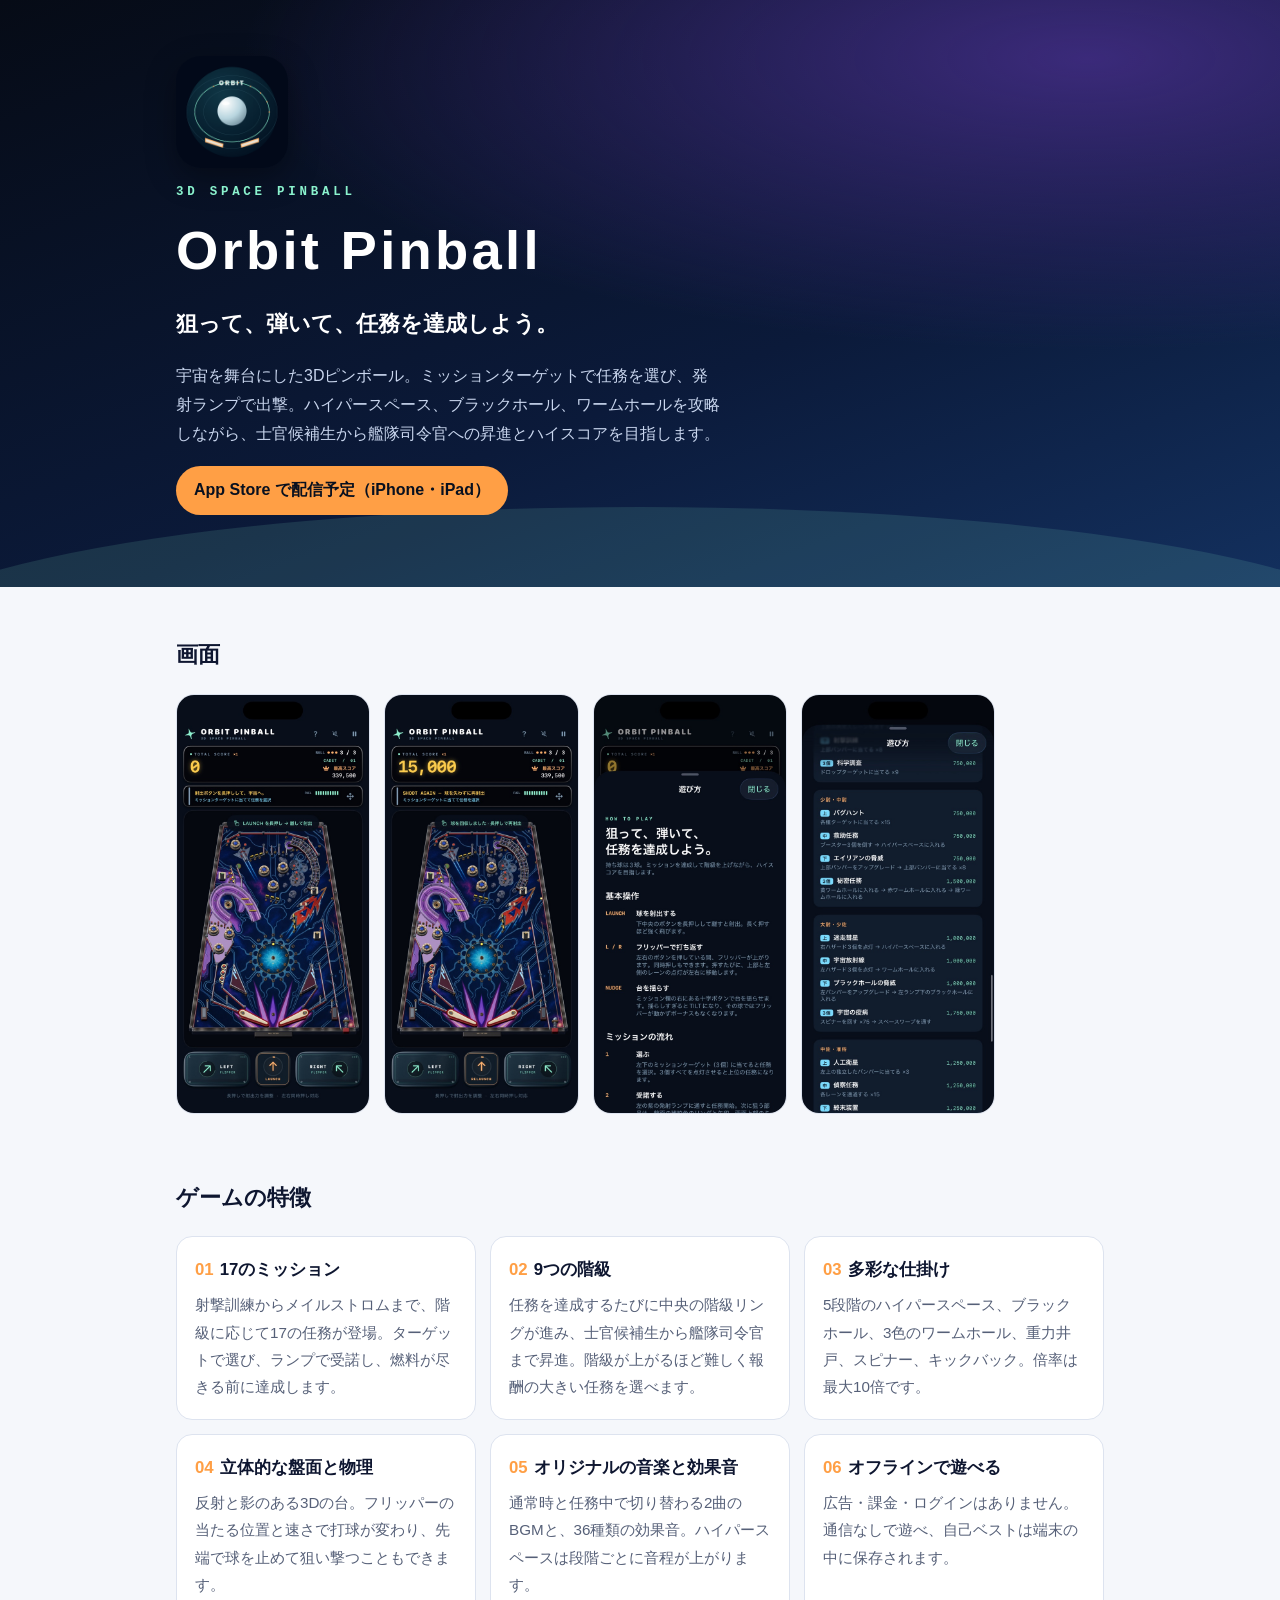
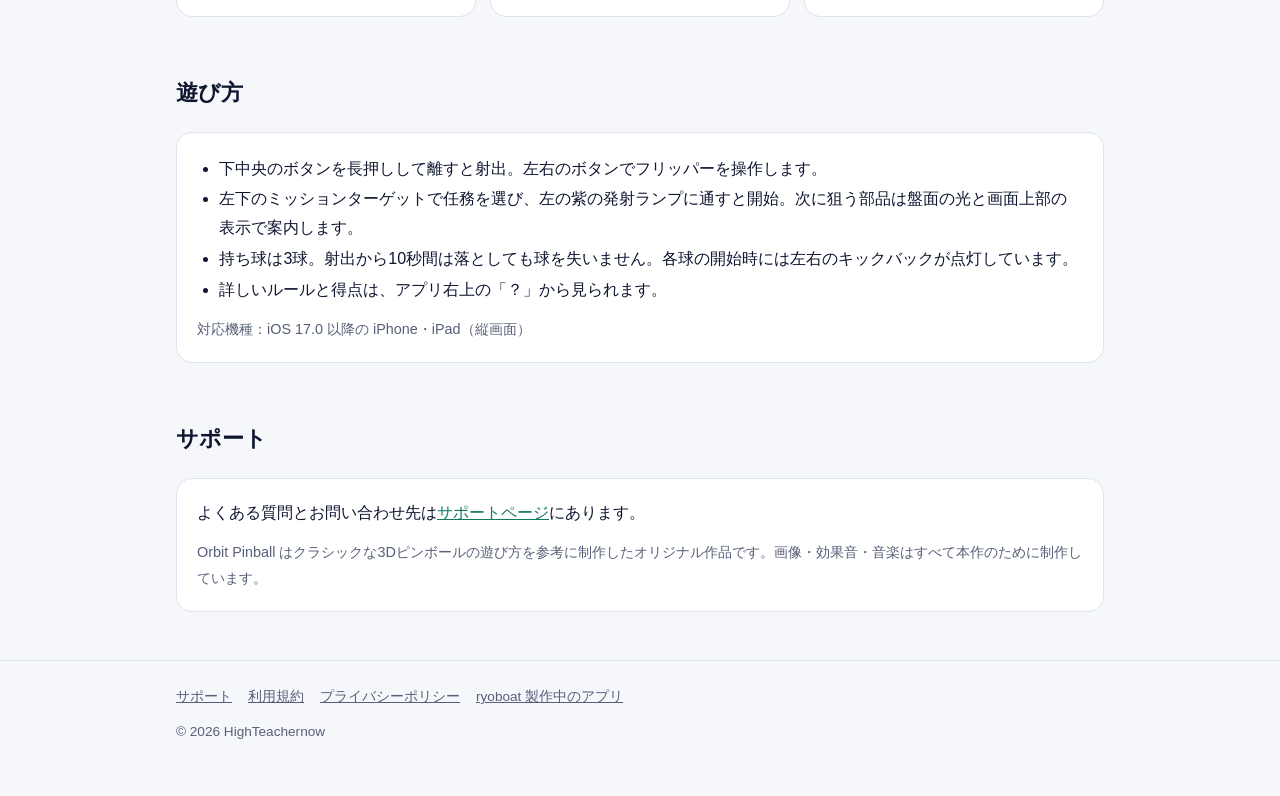
==== orbitpinball/index.html @ 3be83953 "Add Orbit Pinball to in-development apps with introduction and legal pages" ====
<!doctype html>
<html lang="ja">
<head>
  <meta charset="utf-8">
  <meta name="viewport" content="width=device-width, initial-scale=1">
  <title>Orbit Pinball｜宇宙を舞台にした3Dピンボール</title>
  <meta name="description" content="Orbit Pinball は、宇宙を舞台にしたiPhone・iPad向けの3Dピンボールゲームです。17のミッションと9つの階級、ハイパースペースやワームホールを攻略してハイスコアを目指します。">
  <link rel="canonical" href="https://www.ryoboat.com/orbitpinball/">
  <meta property="og:title" content="Orbit Pinball｜宇宙を舞台にした3Dピンボール">
  <meta property="og:description" content="狙って、弾いて、任務を達成しよう。17のミッションと9つの階級を攻略する3Dピンボール。">
  <meta property="og:type" content="website">
  <meta property="og:url" content="https://www.ryoboat.com/orbitpinball/">
  <meta property="og:image" content="https://www.ryoboat.com/orbitpinball/assets/icon-512.png">
  <link rel="icon" href="/orbitpinball/assets/favicon-64.png">
  <link rel="apple-touch-icon" href="/orbitpinball/assets/apple-touch-icon.png">
  <link rel="stylesheet" href="/orbitpinball/assets/style.css">
</head>
<body>
<header class="hero">
  <div class="inner">
    <img class="icon" src="/orbitpinball/assets/icon-512.png" alt="Orbit Pinballのアイコン">
    <p class="eyebrow">3D SPACE PINBALL</p>
    <h1>Orbit Pinball</h1>
    <p class="tagline">狙って、弾いて、任務を達成しよう。</p>
    <p class="copy">宇宙を舞台にした3Dピンボール。ミッションターゲットで任務を選び、発射ランプで出撃。ハイパースペース、ブラックホール、ワームホールを攻略しながら、士官候補生から艦隊司令官への昇進とハイスコアを目指します。</p>
    <span class="badge">App Store で配信予定（iPhone・iPad）</span>
  </div>
</header>

<main style="max-width:none;padding:0">
  <section class="section">
    <h2>画面</h2>
    <div class="shots">
      <img src="/orbitpinball/assets/screens/01_table.jpg" alt="立体的に描かれたピンボール台と得点表示" loading="lazy">
      <img src="/orbitpinball/assets/screens/02_play.jpg" alt="射出直後にスキルショットとSHOOT AGAINが表示されたプレイ画面" loading="lazy">
      <img src="/orbitpinball/assets/screens/03_guide.jpg" alt="遊び方の画面" loading="lazy">
      <img src="/orbitpinball/assets/screens/04_missions.jpg" alt="階級ごとのミッション一覧" loading="lazy">
    </div>
  </section>

  <section class="section">
    <h2>ゲームの特徴</h2>
    <div class="features">
      <div class="feature">
        <h3><span>01</span>17のミッション</h3>
        <p>射撃訓練からメイルストロムまで、階級に応じて17の任務が登場。ターゲットで選び、ランプで受諾し、燃料が尽きる前に達成します。</p>
      </div>
      <div class="feature">
        <h3><span>02</span>9つの階級</h3>
        <p>任務を達成するたびに中央の階級リングが進み、士官候補生から艦隊司令官まで昇進。階級が上がるほど難しく報酬の大きい任務を選べます。</p>
      </div>
      <div class="feature">
        <h3><span>03</span>多彩な仕掛け</h3>
        <p>5段階のハイパースペース、ブラックホール、3色のワームホール、重力井戸、スピナー、キックバック。倍率は最大10倍です。</p>
      </div>
      <div class="feature">
        <h3><span>04</span>立体的な盤面と物理</h3>
        <p>反射と影のある3Dの台。フリッパーの当たる位置と速さで打球が変わり、先端で球を止めて狙い撃つこともできます。</p>
      </div>
      <div class="feature">
        <h3><span>05</span>オリジナルの音楽と効果音</h3>
        <p>通常時と任務中で切り替わる2曲のBGMと、36種類の効果音。ハイパースペースは段階ごとに音程が上がります。</p>
      </div>
      <div class="feature">
        <h3><span>06</span>オフラインで遊べる</h3>
        <p>広告・課金・ログインはありません。通信なしで遊べ、自己ベストは端末の中に保存されます。</p>
      </div>
    </div>
  </section>

  <section class="section">
    <h2>遊び方</h2>
    <div class="card" style="margin-top:0">
      <ul>
        <li>下中央のボタンを長押しして離すと射出。左右のボタンでフリッパーを操作します。</li>
        <li>左下のミッションターゲットで任務を選び、左の紫の発射ランプに通すと開始。次に狙う部品は盤面の光と画面上部の表示で案内します。</li>
        <li>持ち球は3球。射出から10秒間は落としても球を失いません。各球の開始時には左右のキックバックが点灯しています。</li>
        <li>詳しいルールと得点は、アプリ右上の「？」から見られます。</li>
      </ul>
      <p class="note">対応機種：iOS 17.0 以降の iPhone・iPad（縦画面）</p>
    </div>
  </section>

  <section class="section" style="padding-bottom:48px">
    <h2>サポート</h2>
    <div class="card" style="margin-top:0">
      <p>よくある質問とお問い合わせ先は<a href="/orbitpinball/support/">サポートページ</a>にあります。</p>
      <p class="note">Orbit Pinball はクラシックな3Dピンボールの遊び方を参考に制作したオリジナル作品です。画像・効果音・音楽はすべて本作のために制作しています。</p>
    </div>
  </section>
</main>

<footer class="site">
  <div class="inner">
    <nav>
      <a href="/orbitpinball/support/">サポート</a>
      <a href="/orbitpinball/terms/">利用規約</a>
      <a href="/orbitpinball/privacy/">プライバシーポリシー</a>
      <a href="/dev.html">ryoboat 製作中のアプリ</a>
    </nav>
    <p>© 2026 HighTeachernow</p>
  </div>
</footer>
</body>
</html>
---- orbitpinball/assets/style.css ----
/* Orbit Pinball 公式ページ共通のスタイル（色はアプリの盤面と表示に合わせた濃紺・ミント・アンバー） */
:root {
  --navy: #08101f;
  --blue: #1d8f72;
  --orange: #ff9f45;
  --cream: #8bf3ce;
  --bg: #f5f7fb;
  --card: #ffffff;
  --ink: #0e1630;
  --muted: #566078;
  --line: #dde3ef;
  --tint: #e6f8f1;
  --link: #0f7a5f;
  color-scheme: light dark;
}

@media (prefers-color-scheme: dark) {
  :root {
    --bg: #090f20;
    --card: #111a33;
    --ink: #eef2fb;
    --muted: #9ba7c3;
    --line: #243152;
    --tint: #15224a;
    --link: #8bf3ce;
  }
}

* { box-sizing: border-box; }

body {
  margin: 0;
  background: var(--bg);
  color: var(--ink);
  font-family: -apple-system, BlinkMacSystemFont, "Hiragino Sans", "Hiragino Kaku Gothic ProN", "Noto Sans JP", "Yu Gothic", sans-serif;
  line-height: 1.8;
  -webkit-text-size-adjust: 100%;
}

a { color: var(--link); }

.topbar {
  background: var(--navy);
  color: #fff;
}

.topbar .inner {
  max-width: 960px;
  margin: 0 auto;
  padding: 12px 16px;
  display: flex;
  align-items: center;
  justify-content: space-between;
  gap: 12px;
  flex-wrap: wrap;
}

.brand {
  display: flex;
  align-items: center;
  gap: 10px;
  color: #fff;
  text-decoration: none;
  font-weight: 800;
  letter-spacing: .02em;
}

.brand img { width: 36px; height: 36px; border-radius: 9px; }

.topbar nav { display: flex; flex-wrap: wrap; gap: 4px 16px; font-size: .9rem; }
.topbar nav a { color: #c6efe2; text-decoration: none; }
.topbar nav a:hover, .topbar nav a[aria-current="page"] { color: #fff; text-decoration: underline; }

main { max-width: 760px; margin: 0 auto; padding: 36px 16px 64px; }

h1 { font-size: clamp(1.6rem, 5vw, 2.2rem); line-height: 1.3; margin: 0 0 8px; }
h2 { font-size: 1.15rem; margin: 0 0 10px; }
h3 { font-size: 1rem; margin: 18px 0 6px; }
p { margin: 0 0 12px; }
ul, ol { margin: 0 0 12px; padding-left: 1.4em; }
li { margin: 2px 0; }

.lead { color: var(--muted); }
.date { color: var(--muted); font-size: .9rem; }

.card {
  background: var(--card);
  border: 1px solid var(--line);
  border-radius: 16px;
  padding: 20px;
  margin-top: 18px;
}

.card > :last-child { margin-bottom: 0; }

table.info { width: 100%; border-collapse: collapse; }
table.info th, table.info td { text-align: left; vertical-align: top; padding: 12px 8px; border-bottom: 1px solid var(--line); }
table.info th { width: 34%; color: var(--muted); font-weight: 600; }
table.info tr:last-child th, table.info tr:last-child td { border-bottom: 0; }

@media (max-width: 560px) {
  table.info th, table.info td { display: block; width: 100%; padding: 4px 0; border: 0; }
  table.info th { padding-top: 12px; }
  table.info tr { display: block; border-bottom: 1px solid var(--line); padding-bottom: 10px; }
  table.info tr:last-child { border-bottom: 0; }
}

.faq h3 { color: var(--ink); }
.faq h3::before { content: "Q. "; color: var(--orange); }

.mail {
  display: inline-block;
  margin-top: 4px;
  padding: 10px 16px;
  border-radius: 999px;
  background: var(--blue);
  color: #fff;
  font-weight: 700;
  text-decoration: none;
  word-break: break-all;
}

footer.site {
  border-top: 1px solid var(--line);
  color: var(--muted);
  font-size: .85rem;
}

footer.site .inner { max-width: 960px; margin: 0 auto; padding: 24px 16px 40px; }
footer.site nav { display: flex; flex-wrap: wrap; gap: 4px 16px; margin-bottom: 10px; }
footer.site a { color: var(--muted); }

/* トップページ */
.hero {
  position: relative;
  overflow: hidden;
  color: #fff;
  background: radial-gradient(120% 90% at 85% 10%, #3b2a7a 0%, rgba(59,42,122,0) 55%), linear-gradient(160deg, #060b16 0%, #0b1a3a 60%, #13305e 100%);
}

.hero::after {
  content: "";
  position: absolute;
  left: -10%;
  right: -10%;
  bottom: -60px;
  height: 140px;
  background: var(--cream);
  border-radius: 50% 50% 0 0 / 100% 100% 0 0;
  opacity: .12;
}

.hero .inner {
  position: relative;
  z-index: 1;
  max-width: 960px;
  margin: 0 auto;
  padding: 56px 16px 72px;
  display: grid;
  gap: 18px;
  justify-items: start;
}

.hero .icon { width: 112px; height: 112px; border-radius: 25px; box-shadow: 0 10px 30px rgba(0, 0, 0, .35); }
.hero h1 { font-size: clamp(2.2rem, 9vw, 3.4rem); margin: 0; letter-spacing: .02em; }
.hero .tagline { font-size: clamp(1.05rem, 3.6vw, 1.35rem); font-weight: 700; margin: 0; }
.hero .copy { color: #c9d6ee; margin: 0; max-width: 34em; }

.badge {
  display: inline-flex;
  align-items: center;
  gap: 8px;
  padding: 10px 18px;
  border-radius: 999px;
  background: var(--orange);
  color: #fff;
  font-weight: 800;
  text-decoration: none;
}

.section { max-width: 960px; margin: 0 auto; padding: 48px 16px 8px; }
.section > h2 { font-size: 1.4rem; margin-bottom: 18px; }

.features { display: grid; grid-template-columns: repeat(auto-fit, minmax(260px, 1fr)); gap: 14px; }
.feature { background: var(--card); border: 1px solid var(--line); border-radius: 16px; padding: 18px; }
.feature h3 { margin: 0 0 6px; font-size: 1.05rem; }
.feature h3 span { color: var(--orange); margin-right: 6px; }
.feature p { margin: 0; color: var(--muted); font-size: .95rem; }

.shots { display: flex; gap: 14px; overflow-x: auto; padding-bottom: 8px; scroll-snap-type: x mandatory; }
.shots img { height: 420px; width: auto; border-radius: 18px; scroll-snap-align: start; border: 1px solid var(--line); }

@media (max-width: 560px) {
  .shots img { height: 360px; }
}

.note { color: var(--muted); font-size: .9rem; }

.badge { color: #08101f; }
.mail { color: #fff; }
.hero h1 { font-family: ui-rounded, -apple-system, BlinkMacSystemFont, sans-serif; letter-spacing: .06em; }
.hero .eyebrow { margin: 0; font: 700 .78rem/1 ui-monospace, SFMono-Regular, Menlo, monospace; letter-spacing: .3em; color: var(--cream); }
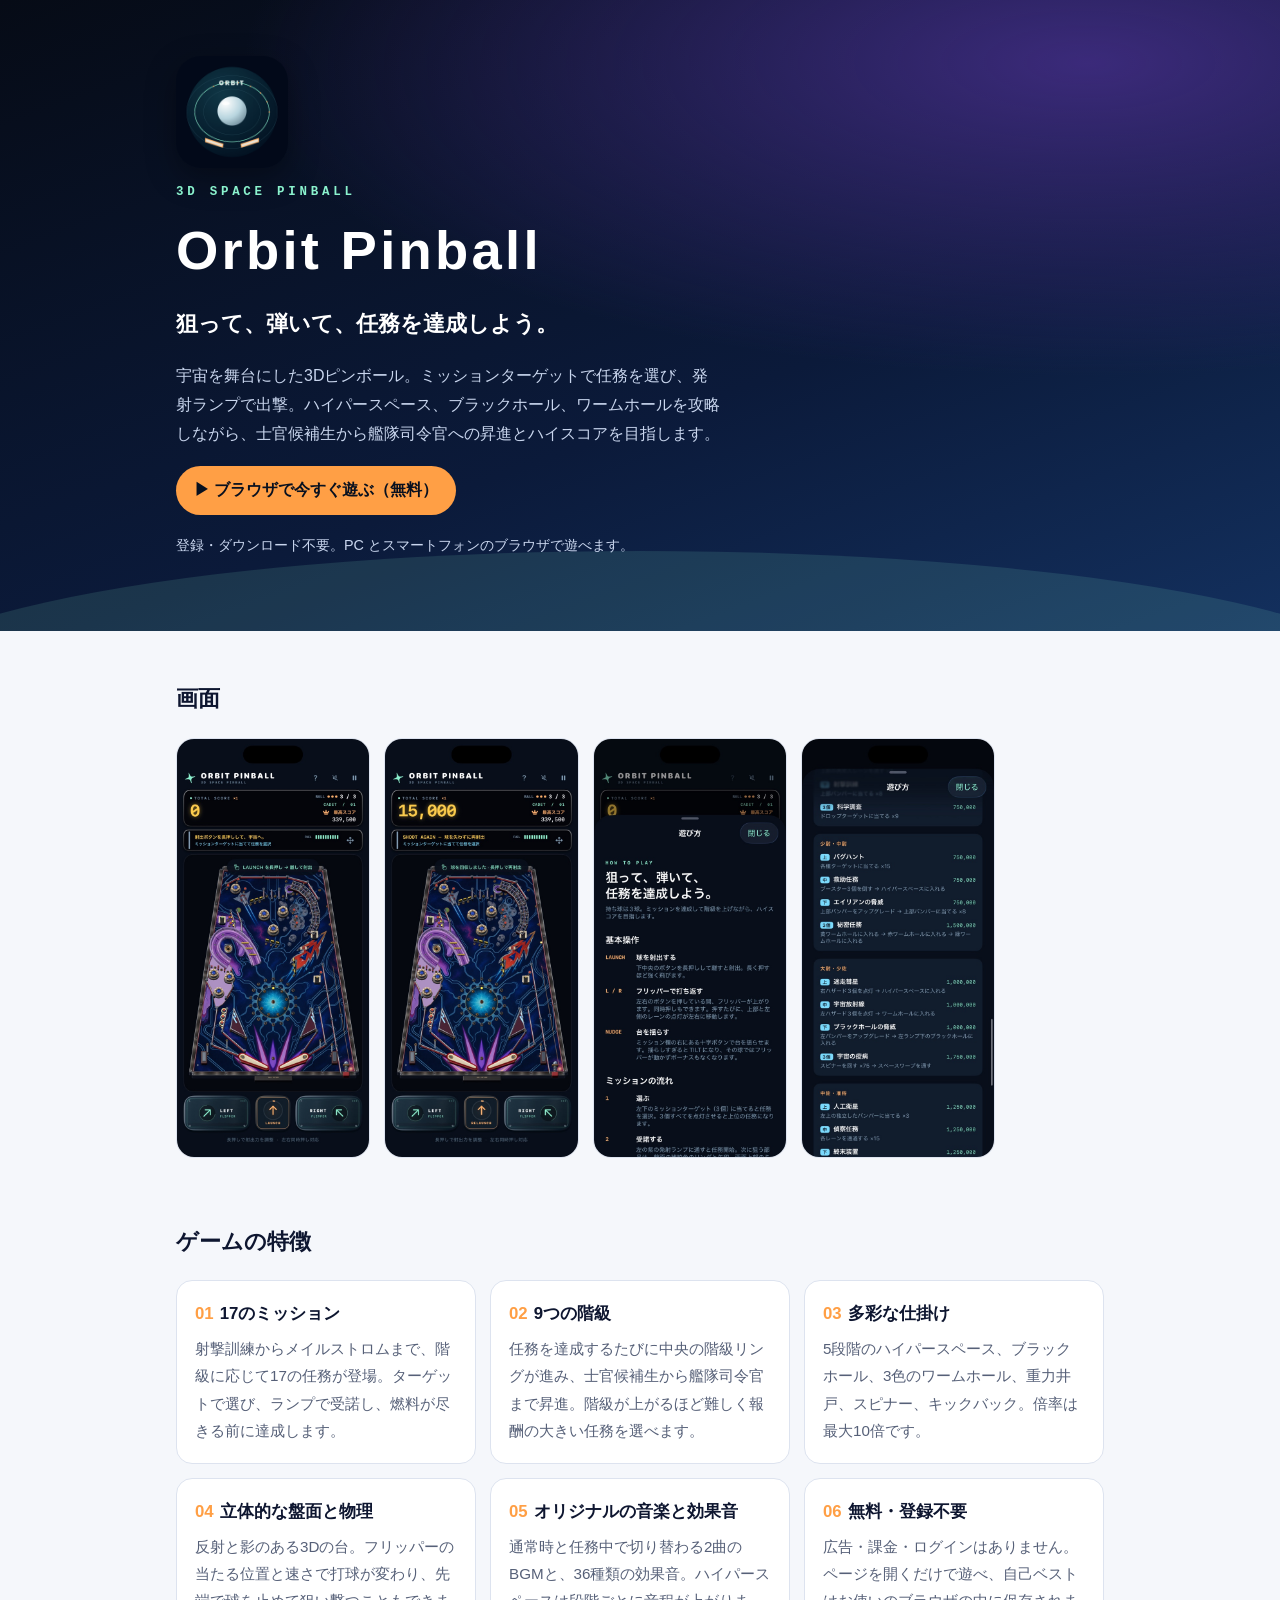
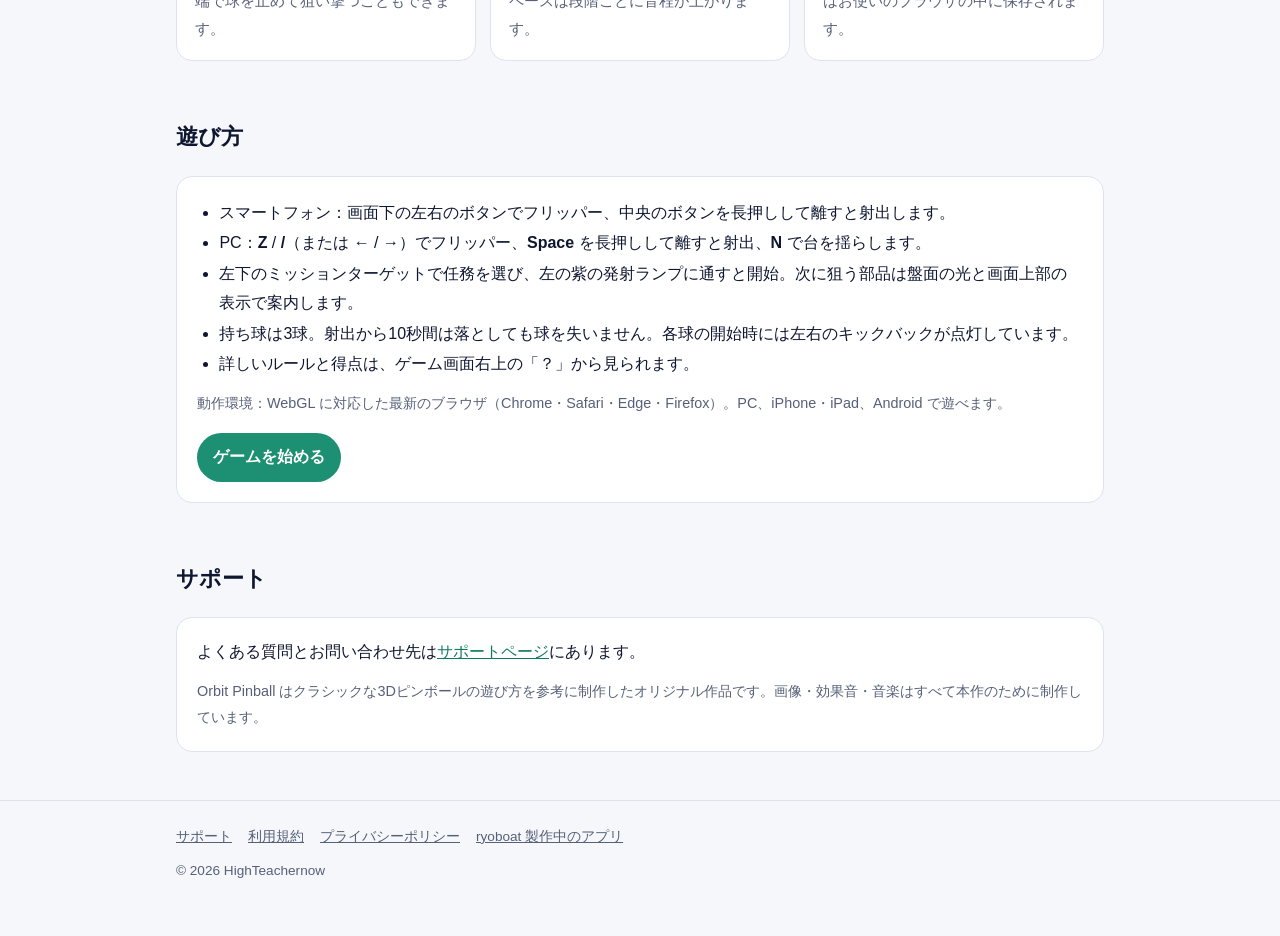
==== commit 5dc4f06b: "Publish Orbit Pinball as a free browser game and update its pages" ====
--- a/orbitpinball/index.html
+++ b/orbitpinball/index.html
@@ -4,10 +4,10 @@
   <meta charset="utf-8">
   <meta name="viewport" content="width=device-width, initial-scale=1">
   <title>Orbit Pinball｜宇宙を舞台にした3Dピンボール</title>
-  <meta name="description" content="Orbit Pinball は、宇宙を舞台にしたiPhone・iPad向けの3Dピンボールゲームです。17のミッションと9つの階級、ハイパースペースやワームホールを攻略してハイスコアを目指します。">
+  <meta name="description" content="Orbit Pinball は、宇宙を舞台にした、ブラウザで無料で遊べる3Dピンボールです。17のミッションと9つの階級、ハイパースペースやワームホールを攻略してハイスコアを目指します。">
   <link rel="canonical" href="https://www.ryoboat.com/orbitpinball/">
   <meta property="og:title" content="Orbit Pinball｜宇宙を舞台にした3Dピンボール">
-  <meta property="og:description" content="狙って、弾いて、任務を達成しよう。17のミッションと9つの階級を攻略する3Dピンボール。">
+  <meta property="og:description" content="狙って、弾いて、任務を達成しよう。無料・登録不要でブラウザから遊べる3Dピンボール。">
   <meta property="og:type" content="website">
   <meta property="og:url" content="https://www.ryoboat.com/orbitpinball/">
   <meta property="og:image" content="https://www.ryoboat.com/orbitpinball/assets/icon-512.png">
@@ -23,7 +23,8 @@
     <h1>Orbit Pinball</h1>
     <p class="tagline">狙って、弾いて、任務を達成しよう。</p>
     <p class="copy">宇宙を舞台にした3Dピンボール。ミッションターゲットで任務を選び、発射ランプで出撃。ハイパースペース、ブラックホール、ワームホールを攻略しながら、士官候補生から艦隊司令官への昇進とハイスコアを目指します。</p>
-    <span class="badge">App Store で配信予定（iPhone・iPad）</span>
+    <a class="badge" href="/orbitpinball/play/">▶ ブラウザで今すぐ遊ぶ（無料）</a>
+    <p class="copy" style="font-size:.9rem">登録・ダウンロード不要。PC とスマートフォンのブラウザで遊べます。</p>
   </div>
 </header>
 
@@ -62,8 +63,8 @@
         <p>通常時と任務中で切り替わる2曲のBGMと、36種類の効果音。ハイパースペースは段階ごとに音程が上がります。</p>
       </div>
       <div class="feature">
-        <h3><span>06</span>オフラインで遊べる</h3>
-        <p>広告・課金・ログインはありません。通信なしで遊べ、自己ベストは端末の中に保存されます。</p>
+        <h3><span>06</span>無料・登録不要</h3>
+        <p>広告・課金・ログインはありません。ページを開くだけで遊べ、自己ベストはお使いのブラウザの中に保存されます。</p>
       </div>
     </div>
   </section>
@@ -72,12 +73,14 @@
     <h2>遊び方</h2>
     <div class="card" style="margin-top:0">
       <ul>
-        <li>下中央のボタンを長押しして離すと射出。左右のボタンでフリッパーを操作します。</li>
+        <li>スマートフォン：画面下の左右のボタンでフリッパー、中央のボタンを長押しして離すと射出します。</li>
+        <li>PC：<b>Z</b> / <b>/</b>（または ← / →）でフリッパー、<b>Space</b> を長押しして離すと射出、<b>N</b> で台を揺らします。</li>
         <li>左下のミッションターゲットで任務を選び、左の紫の発射ランプに通すと開始。次に狙う部品は盤面の光と画面上部の表示で案内します。</li>
         <li>持ち球は3球。射出から10秒間は落としても球を失いません。各球の開始時には左右のキックバックが点灯しています。</li>
-        <li>詳しいルールと得点は、アプリ右上の「？」から見られます。</li>
+        <li>詳しいルールと得点は、ゲーム画面右上の「？」から見られます。</li>
       </ul>
-      <p class="note">対応機種：iOS 17.0 以降の iPhone・iPad（縦画面）</p>
+      <p class="note">動作環境：WebGL に対応した最新のブラウザ（Chrome・Safari・Edge・Firefox）。PC、iPhone・iPad、Android で遊べます。</p>
+      <p><a class="mail" href="/orbitpinball/play/">ゲームを始める</a></p>
     </div>
   </section>
 
